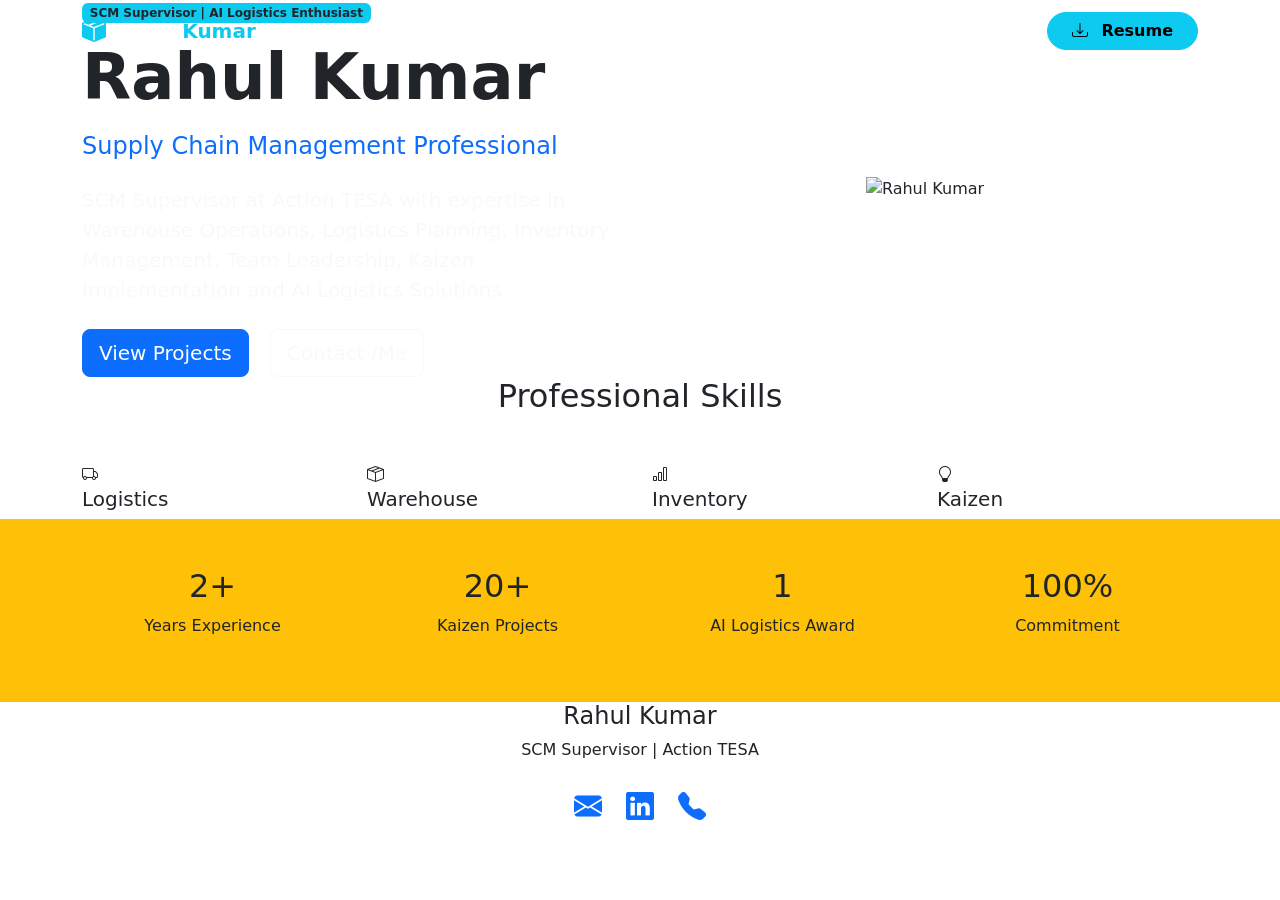
==== index.html @ be00956e "Add files via upload" ====
<!DOCTYPE html>
<html lang="en">

<head>
    <meta charset="UTF-8">
    <meta name="viewport" content="width=device-width, initial-scale=1.0">
    <title>Rahul Kumar | SCM Supervisor</title>

    <link rel="stylesheet" href="assets/css/style.css">

    <link href="https://cdn.jsdelivr.net/npm/bootstrap@5.3.3/dist/css/bootstrap.min.css" rel="stylesheet">
<link href="https://cdn.jsdelivr.net/npm/bootstrap-icons@1.11.3/font/bootstrap-icons.min.css" rel="stylesheet">
    <link href="https://cdn.jsdelivr.net/npm/bootstrap-icons@1.11.3/font/bootstrap-icons.min.css" rel="stylesheet">
</head>

<body>

    <!-- Navbar -->
   <nav class="navbar navbar-expand-lg navbar-dark custom-nav fixed-top">

    <div class="container">

        <!-- Logo -->

        <a class="navbar-brand d-flex align-items-center fw-bold" href="index.html">

            <i class="bi bi-box-seam-fill text-info me-2 fs-4"></i>

            Rahul <span class="text-info ms-1">Kumar</span>

        </a>

        <!-- Mobile Toggle -->

        <button class="navbar-toggler border-0 shadow-none"
            type="button"
            data-bs-toggle="collapse"
            data-bs-target="#navbarNav">

            <span class="navbar-toggler-icon"></span>

        </button>

        <!-- Menu -->

        <div class="collapse navbar-collapse"
            id="navbarNav">

            <ul class="navbar-nav ms-auto align-items-lg-center">

                <li class="nav-item">
                    <a class="nav-link active"
                        href="index.html">
                        Home
                    </a>
                </li>

                <li class="nav-item">
                    <a class="nav-link"
                        href="pages/about.html">
                        About
                    </a>
                </li>

                <li class="nav-item">
                    <a class="nav-link"
                        href="pages/experience.html">
                        Experience
                    </a>
                </li>

                <li class="nav-item">
                    <a class="nav-link"
                        href="pages/projects.html">
                        Projects
                    </a>
                </li>

                <li class="nav-item">
                    <a class="nav-link"
                        href="pages/achievements.html">
                        Achievements
                    </a>
                </li>

                <li class="nav-item">
                    <a class="nav-link"
                        href="pages/contact.html">
                        Contact
                    </a>
                </li>

                <!-- Resume Button -->

                <li class="nav-item ms-lg-3 mt-3 mt-lg-0">

                    <a href="assets/css/documents/Rahul Kumar (1).pdf"
                        class="btn btn-info rounded-pill px-4 fw-semibold">

                        <i class="bi bi-download me-2"></i>

                        Resume

                    </a>

                </li>

            </ul>

        </div>

    </div>

</nav>

    <!-- Hero Section -->
    <section class="hero-section">

        <div class="container">

            <div class="row align-items-center">

                <div class="col-lg-6">

                    <span class="badge bg-info text-dark mb-3">
                        SCM Supervisor | AI Logistics Enthusiast
                    </span>

                    <h1 class="display-3 fw-bold mb-3">
                        Rahul Kumar
                    </h1>

                    <h4 class="text-primary mb-4">
                        Supply Chain Management Professional
                    </h4>

                    <p class="lead text-light">
                        SCM Supervisor at Action TESA with expertise in
                        Warehouse Operations, Logistics Planning,
                        Inventory Management, Team Leadership,
                        Kaizen Implementation and AI Logistics Solutions.
                    </p>

                    <div class="mt-4">

                        <a href="pages/projects.html" class="btn btn-primary btn-lg me-3">
                            View Projects
                        </a>

                        <a href="pages/contact.html" class="btn btn-outline-light btn-lg">
                            Contact /Me
                        </a>

                    </div>

                </div>

                <div class="col-lg-6 text-center">

                    <img src="assets/css/images/profile.jpeg"
                        class="img-fluid profile-img"
                        alt="Rahul Kumar">

                </div>

            </div>

        </div>

    </section>

    <!-- Skills Section -->
<section class="skills-section">
    

        <div class="container">

            <div class="text-center mb-5">
                <h2>Professional Skills</h2>
            </div>

            <div class="row">

                <div class="col-md-3">
                    <div class="skill-card">
                        <i class="bi bi-truck"></i>
                        <h5>Logistics</h5>
                    </div>
                </div>

                <div class="col-md-3">
                    <div class="skill-card">
                        <i class="bi bi-box-seam"></i>
                        <h5>Warehouse</h5>
                    </div>
                </div>

                <div class="col-md-3">
                    <div class="skill-card">
                        <i class="bi bi-bar-chart"></i>
                        <h5>Inventory</h5>
                    </div>
                </div>

                <div class="col-md-3">
                    <div class="skill-card">
                        <i class="bi bi-lightbulb"></i>
                        <h5>Kaizen</h5>
                    </div>
                </div>

            </div>

        </div>

    </section>

    <!-- Quick Info -->

    <section class="py-5 bg-warning">

        <div class="container">

            <div class="row text-center">

                <div class="col-md-3">
                    <h2>2+</h2>
                    <p>Years Experience</p>
                </div>

                <div class="col-md-3">
                    <h2>20+</h2>
                    <p>Kaizen Projects</p>
                </div>

                <div class="col-md-3">
                    <h2>1</h2>
                    <p>AI Logistics Award</p>
                </div>

                <div class="col-md-3">
                    <h2>100%</h2>
                    <p>Commitment</p>
                </div>

            </div>

        </div>

    </section>

    <!-- Footer -->

    <footer class="footer">

    <div class="container text-center">

        <h4>Rahul Kumar</h4>

        <p>SCM Supervisor | Action TESA</p>

        <div class="social-icons d-flex justify-content-center align-items-center gap-4 mt-4">

            <a href="mailto:rgangwar152@gmail.com">
                <i class="bi bi-envelope-fill fs-3"></i>
            </a>

            <a href="https://www.linkedin.com/in/rahul-kumar-1308a5252/" target="_blank">
                <i class="bi bi-linkedin fs-3"></i>
            </a>

            <a href="tel:7817011751">
                <i class="bi bi-telephone-fill fs-3"></i>
            </a>

        </div>

    </div>

</footer>

    <script src="assets/js/script.js"></script>

    <script src="https://cdn.jsdelivr.net/npm/bootstrap@5.3.3/dist/js/bootstrap.bundle.min.js"></script>

</body>

</html>
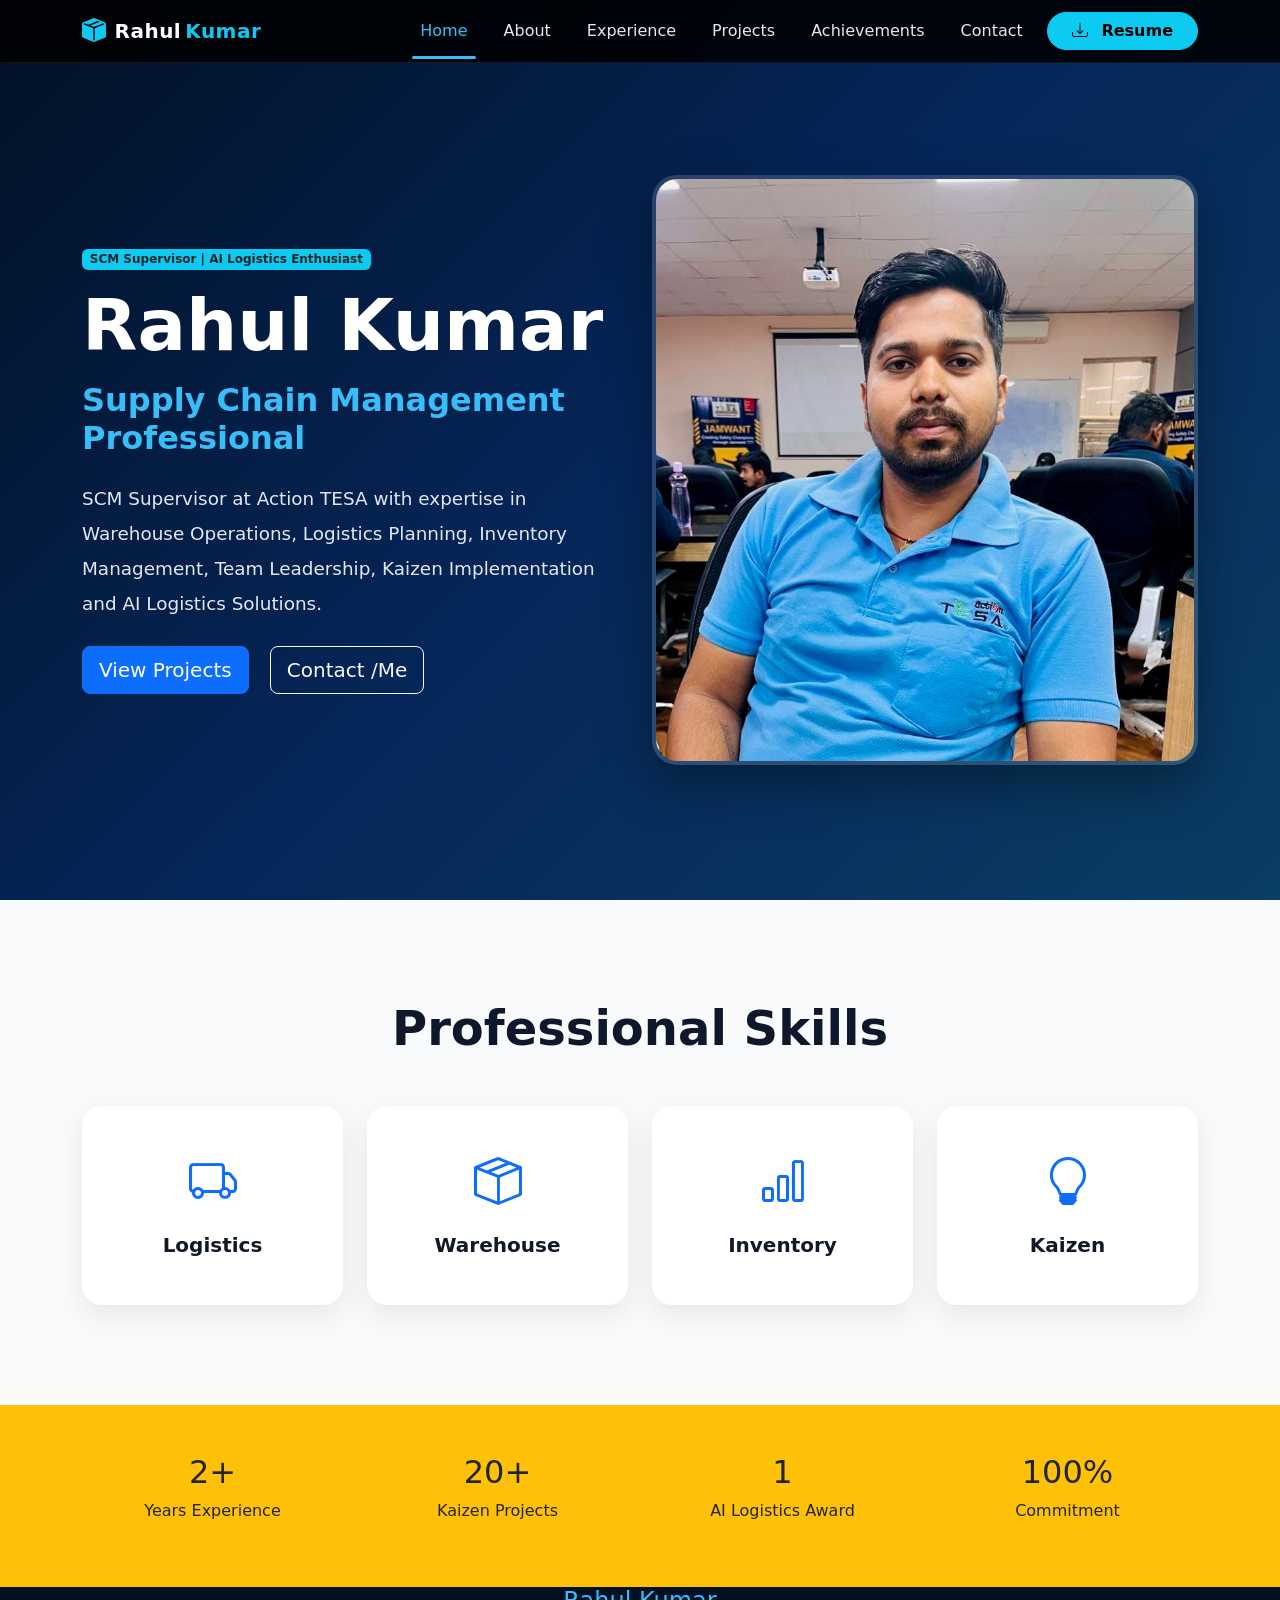
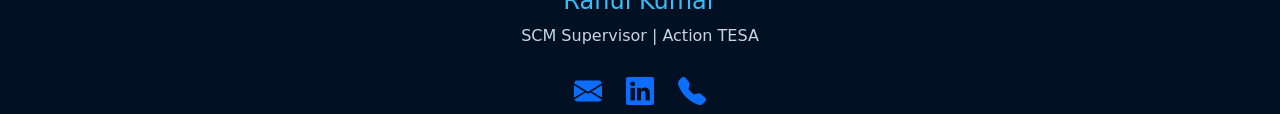
==== commit e37cfbff: "index.html" ====
--- a/index.html
+++ b/index.html
@@ -6,7 +6,7 @@
     <meta name="viewport" content="width=device-width, initial-scale=1.0">
     <title>Rahul Kumar | SCM Supervisor</title>
 
-    <link rel="stylesheet" href="assets/css/style.css">
+   <link rel="stylesheet" href="style.css">
 
     <link href="https://cdn.jsdelivr.net/npm/bootstrap@5.3.3/dist/css/bootstrap.min.css" rel="stylesheet">
 <link href="https://cdn.jsdelivr.net/npm/bootstrap-icons@1.11.3/font/bootstrap-icons.min.css" rel="stylesheet">
@@ -57,35 +57,35 @@
 
                 <li class="nav-item">
                     <a class="nav-link"
-                        href="pages/about.html">
+                        href="about.html">
                         About
                     </a>
                 </li>
 
                 <li class="nav-item">
                     <a class="nav-link"
-                        href="pages/experience.html">
+                        href="experience.html">
                         Experience
                     </a>
                 </li>
 
                 <li class="nav-item">
                     <a class="nav-link"
-                        href="pages/projects.html">
+                        href="projects.html">
                         Projects
                     </a>
                 </li>
 
                 <li class="nav-item">
                     <a class="nav-link"
-                        href="pages/achievements.html">
+                        href="achievements.html">
                         Achievements
                     </a>
                 </li>
 
                 <li class="nav-item">
                     <a class="nav-link"
-                        href="pages/contact.html">
+                        href="contact.html">
                         Contact
                     </a>
                 </li>
@@ -94,7 +94,7 @@
 
                 <li class="nav-item ms-lg-3 mt-3 mt-lg-0">
 
-                    <a href="assets/css/documents/Rahul Kumar (1).pdf"
+                    <a href="Rahul Kumar (1).pdf"
                         class="btn btn-info rounded-pill px-4 fw-semibold">
 
                         <i class="bi bi-download me-2"></i>
@@ -143,11 +143,11 @@
 
                     <div class="mt-4">
 
-                        <a href="pages/projects.html" class="btn btn-primary btn-lg me-3">
+                        <a href="projects.html" class="btn btn-primary btn-lg me-3">
                             View Projects
                         </a>
 
-                        <a href="pages/contact.html" class="btn btn-outline-light btn-lg">
+                        <a href="contact.html" class="btn btn-outline-light btn-lg">
                             Contact /Me
                         </a>
 
@@ -157,7 +157,7 @@
 
                 <div class="col-lg-6 text-center">
 
-                    <img src="assets/css/images/profile.jpeg"
+                    <img src="profile.jpeg"
                         class="img-fluid profile-img"
                         alt="Rahul Kumar">
 
@@ -279,10 +279,10 @@
 
 </footer>
 
-    <script src="assets/js/script.js"></script>
+    <script src="script.js"></script>
 
     <script src="https://cdn.jsdelivr.net/npm/bootstrap@5.3.3/dist/js/bootstrap.bundle.min.js"></script>
 
 </body>
 
-</html>+</html>
--- a/style.css
+++ b/style.css
@@ -0,0 +1,300 @@
+/* ==========================================
+   RAHUL KUMAR PORTFOLIO FINAL OVERRIDE
+   ADD THIS AT THE BOTTOM OF style.css
+========================================== */
+
+/* Hero Section */
+html{
+    scroll-behavior:smooth;
+    scroll-padding-top:100px;
+}
+
+section{
+    scroll-margin-top:100px;
+}
+.hero-section{
+    min-height:100vh;
+    display:flex;
+    align-items:center;
+    padding-top:120px;
+    padding-bottom:80px;
+
+    background:linear-gradient(
+        135deg,
+        #021024 0%,
+        #052659 50%,
+        #0a3d62 100%
+    ) !important;
+}
+
+/* Hero Text */
+.hero-section h1{
+    color:#ffffff !important;
+    font-size:4.5rem;
+    font-weight:800;
+    line-height:1.1;
+    margin-bottom:20px;
+}
+
+.hero-section h4{
+    color:#38bdf8 !important;
+    font-size:2rem;
+    font-weight:700;
+    margin-bottom:25px;
+}
+
+.hero-section p,
+.hero-section .lead{
+    color:#e2e8f0 !important;
+    font-size:1.15rem;
+    line-height:1.9;
+}
+
+/* Navbar */
+/* ==========================================
+   PROFESSIONAL NAVBAR
+========================================== */
+
+.custom-nav{
+    background:rgba(2,16,36,0.90);
+    backdrop-filter:blur(15px);
+    -webkit-backdrop-filter:blur(15px);
+       position:fixed;
+    top:0;
+    width:100%;
+
+    padding:18px 0;
+
+    border-bottom:1px solid rgba(255,255,255,0.08);
+
+    transition:all 0.4s ease;
+
+    box-shadow:
+    0 8px 25px rgba(0,0,0,0.15);
+}
+
+.navbar-brand{
+    font-size:2rem;
+    font-weight:800;
+    color:#ffffff !important;
+    letter-spacing:0.5px;
+}
+
+.navbar-brand span{
+    color:#38bdf8;
+}
+
+.nav-link{
+    color:#e2e8f0 !important;
+    font-size:1rem;
+    font-weight:600;
+    margin-left:20px;
+    position:relative;
+    transition:all 0.3s ease;
+}
+
+.nav-link:hover{
+    color:#38bdf8 !important;
+}
+
+.nav-link::after{
+    content:'';
+    position:absolute;
+    left:0;
+    bottom:-8px;
+    width:0;
+    height:3px;
+    background:#38bdf8;
+    border-radius:20px;
+    transition:0.3s;
+}
+
+.nav-link:hover::after{
+    width:100%;
+}
+
+.nav-link.active{
+    color:#38bdf8 !important;
+}
+
+.nav-link.active::after{
+    width:100%;
+}
+
+/* Badge */
+.badge{
+    background:#0ea5e9 !important;
+    color:#ffffff !important;
+    padding:10px 18px;
+    border-radius:25px;
+}
+
+/* Profile Image */
+.profile-img{
+    width:100%;
+    max-width:540px;
+    border-radius:25px;
+    border:4px solid rgba(255,255,255,0.15);
+    box-shadow:0 20px 50px rgba(0,0,0,0.35);
+}
+
+/* Skills Section */
+.skills-section{
+    background:#f8fafc;
+    padding:100px 0;
+}
+
+.skills-section h2{
+    color:#0f172a !important;
+    font-size:3rem;
+    font-weight:800;
+}
+
+/* Skill Cards */
+.skill-card{
+    background:#ffffff !important;
+    border:none !important;
+    border-radius:20px;
+    padding:40px 25px;
+    text-align:center;
+    box-shadow:0 10px 30px rgba(0,0,0,0.08);
+    transition:all 0.4s ease;
+    height:100%;
+}
+
+.skill-card:hover{
+    transform:translateY(-10px);
+    box-shadow:0 20px 40px rgba(13,110,253,0.15);
+}
+
+.skill-card i{
+    color:#0d6efd !important;
+    font-size:3rem;
+}
+
+.skill-card h5{
+    color:#111827 !important;
+    font-weight:700;
+    margin-top:15px;
+}
+
+.skill-card p{
+    color:#64748b !important;
+}
+
+/* Experience Cards */
+.experience-card{
+    background:#ffffff;
+    color:#111827;
+    border-radius:20px;
+    box-shadow:0 10px 30px rgba(0,0,0,0.08);
+}
+
+.experience-card h3,
+.experience-card h4,
+.experience-card h5{
+    color:#111827;
+}
+
+.experience-card p,
+.experience-card li{
+    color:#475569;
+}
+
+/* Project Cards */
+.project-card{
+    background:#ffffff;
+    color:#111827;
+    box-shadow:0 10px 30px rgba(0,0,0,0.08);
+}
+
+.project-card .content{
+    color:#111827;
+}
+
+.project-card p{
+    color:#475569;
+}
+
+/* Achievement Cards */
+.achievement-card{
+    background:#ffffff;
+    color:#111827;
+    box-shadow:0 10px 30px rgba(0,0,0,0.08);
+}
+
+.achievement-card p{
+    color:#475569;
+}
+
+/* Contact */
+.contact-box{
+    background:#ffffff;
+    color:#111827;
+}
+
+.contact-box p{
+    color:#475569;
+}
+
+/* Footer */
+.footer{
+    background:#021024;
+}
+
+.footer p{
+    color:#cbd5e1;
+}
+
+.footer h4{
+    color:#38bdf8;
+}
+
+/* Mobile */
+@media(max-width:991px){
+
+    .hero-section{
+        text-align:center;
+    }
+
+    .hero-section h1{
+        font-size:3rem;
+    }
+
+    .hero-section h4{
+        font-size:1.5rem;
+    }
+
+    .profile-img{
+        margin-top:40px;
+        max-width:320px;
+    }
+}.page-banner{
+    background:linear-gradient(
+        135deg,
+        #021024,
+        #052659,
+        #0a3d62
+    );
+
+    color:white;
+
+    padding:140px 0 90px;
+}
+
+.page-banner h1{
+    font-weight:800;
+}
+
+.page-banner p{
+    color:#dbeafe;
+}html{
+    scroll-behavior:smooth;
+    scroll-padding-top:90px;
+}#about,
+#experience,
+#projects,
+#achievements,
+#contact{
+    scroll-margin-top:100px;
+}
